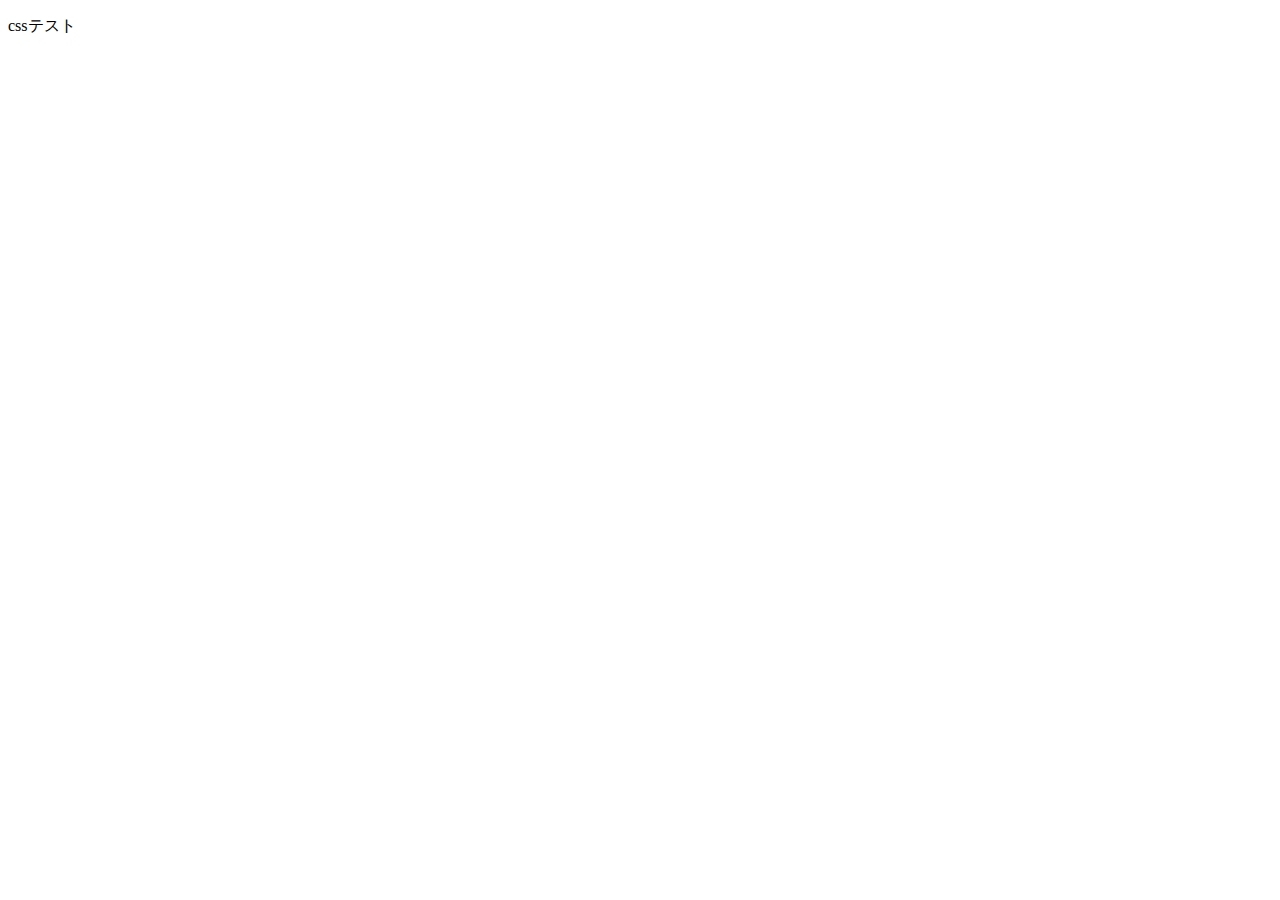
==== index.html @ 7506b298 "first commit" ====
<!DOCTYPE html>
<html lang="ja">

<head>
  <meta charset="UTF-8" />
  <meta name="viewport" content="width=device-width, initial-scale=1.0" />
  <title>COACHTECH</title>
  <link rel="stylesheet" href="css/style.css" />
</head>

<body>
  <!-- 以下の内容を追加します -->
  <p>cssテスト</p>
</body>

</html>
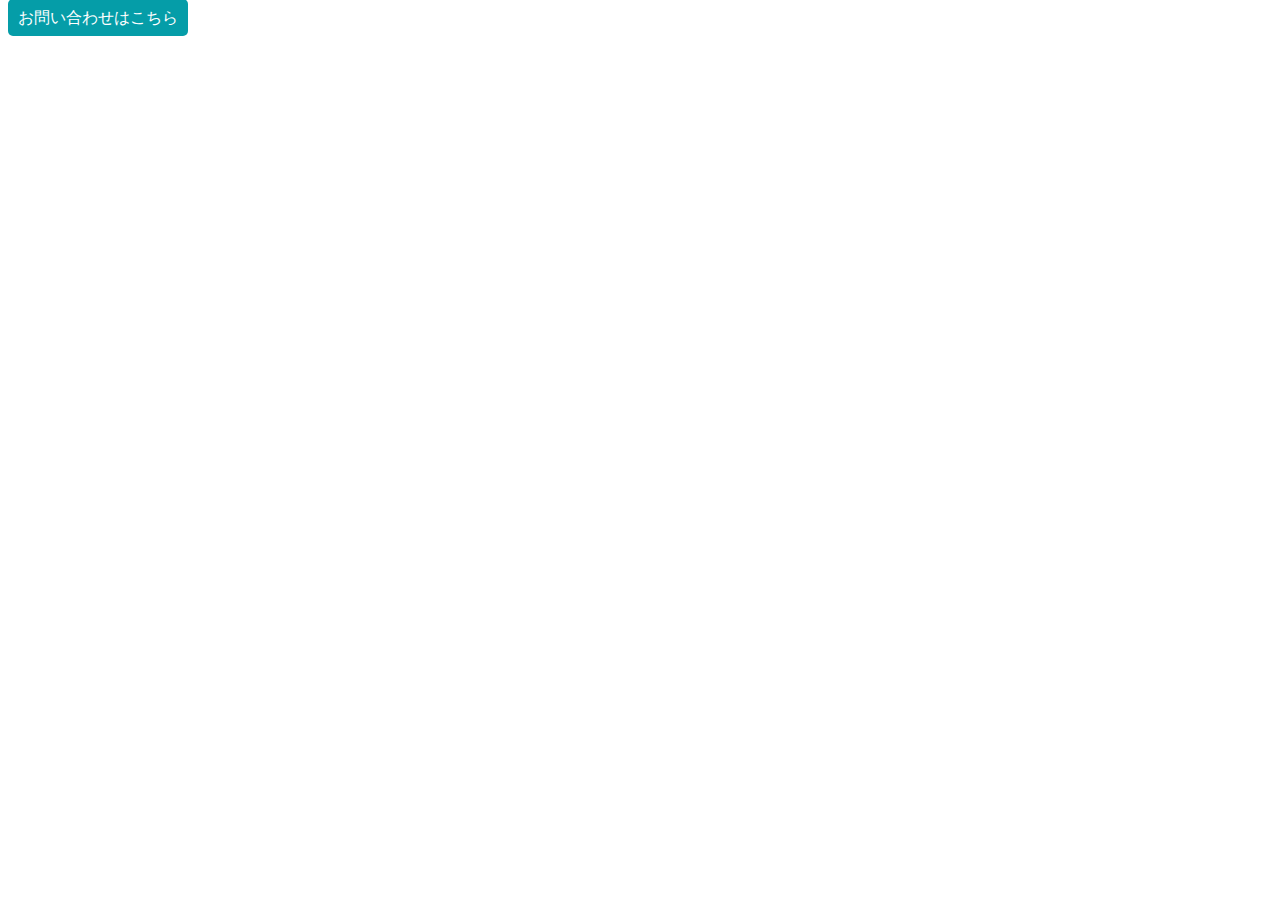
==== commit 030d665a: "svg" ====
--- a/index.html
+++ b/index.html
@@ -1,16 +1,16 @@
 <!DOCTYPE html>
-<html lang="ja">
-
+<html lang="en">
 <head>
-  <meta charset="UTF-8" />
-  <meta name="viewport" content="width=device-width, initial-scale=1.0" />
-  <title>COACHTECH</title>
-  <link rel="stylesheet" href="css/style.css" />
+  <meta charset="UTF-8">
+  <meta http-equiv="X-UA-Compatible" content="IE=edge">
+  <meta name="viewport" content="width=device-width, initial-scale=1.0">
+  <title>Document</title>
+  <!-- <link rel="stylesheet" href="css/reset.css"> -->
+  <link rel="stylesheet" href="css/style.css">
 </head>
-
 <body>
-  <!-- 以下の内容を追加します -->
-  <p>cssテスト</p>
+  <div class="content">
+    <a href="" class="btn">お問い合わせはこちら</a>
+  </div>
 </body>
-
-</html>+  </html>--- a/css/style.css
+++ b/css/style.css
@@ -0,0 +1,18 @@
+@charset "utf-8";
+
+a {
+  text-decoration: none;
+  color: white;
+  background-color: rgb(5, 157, 168);
+  padding: 10px;
+  border-radius: 5px;
+  position: relative;
+}
+
+.btn::after {
+  content: "";
+  position: absolute;
+  background: url(../img/download__icon.svg);
+  top: 50%;
+  right: 10px;
+}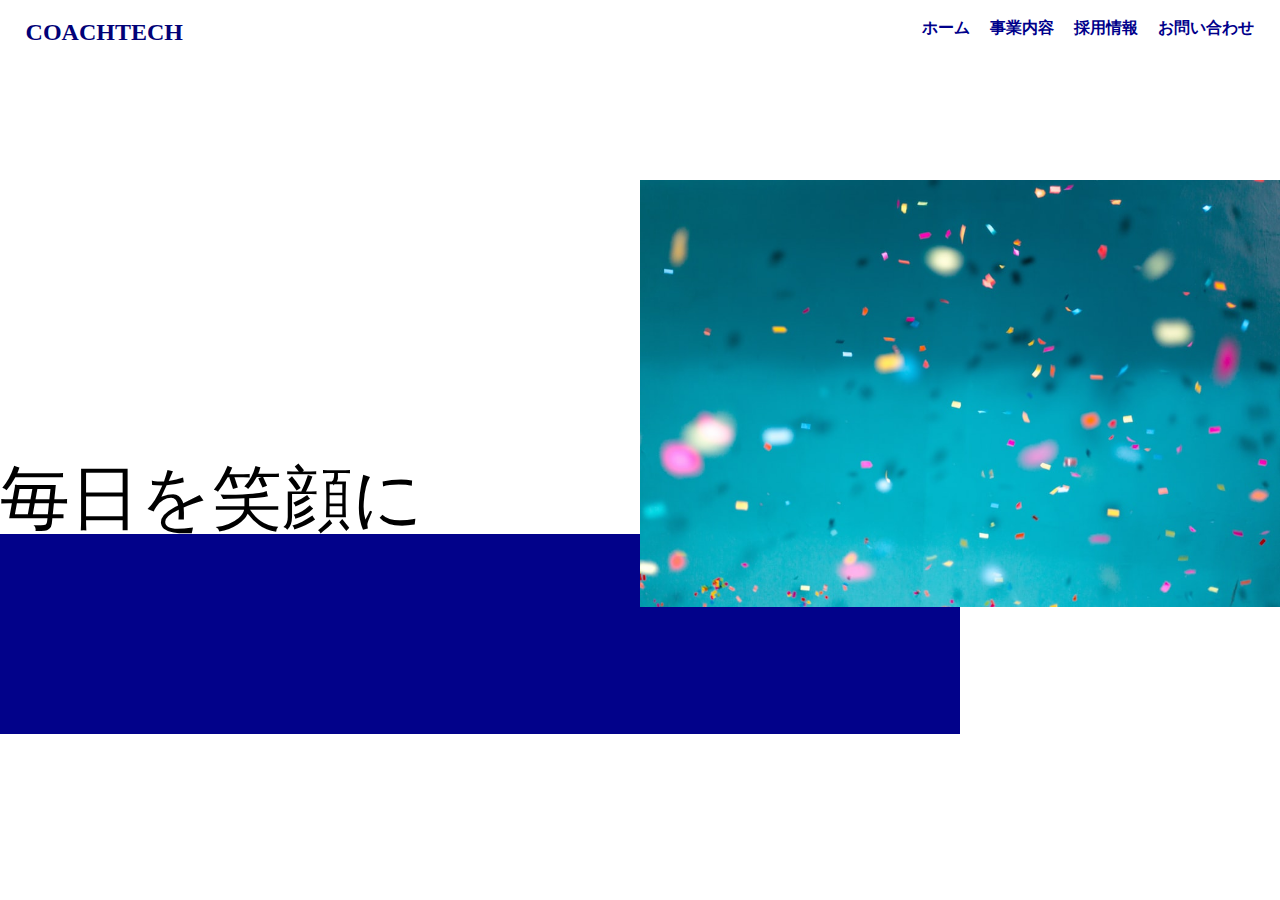
==== commit f51d3d46: "text" ====
--- a/index.html
+++ b/index.html
@@ -1,16 +1,45 @@
 <!DOCTYPE html>
-<html lang="en">
+<html lang="ja">
 <head>
   <meta charset="UTF-8">
   <meta http-equiv="X-UA-Compatible" content="IE=edge">
   <meta name="viewport" content="width=device-width, initial-scale=1.0">
   <title>Document</title>
   <!-- <link rel="stylesheet" href="css/reset.css"> -->
+  <link rel="stylesheet" href="css/reset.css">
   <link rel="stylesheet" href="css/style.css">
 </head>
 <body>
-  <div class="content">
-    <a href="" class="btn">お問い合わせはこちら</a>
-  </div>
+  <header class="page-header">
+    <h1>COACHTECH</h1>
+
+    <nav>
+      <ul class="main-nav">
+        <li>
+          <a href="">ホーム</a>
+        </li>
+
+        <li>
+          <a href="">事業内容</a>
+        </li>
+
+        <li>
+          <a href="">採用情報</a>
+        </li>
+
+        <li>
+          <a href="">お問い合わせ</a>
+        </li>
+      </ul>
+    </nav>
+    
+  </header>
+
+    <div>
+      <img class="big-img" src="img/firstview.jpeg" alt="">
+      <h2 class="after">毎日を笑顔に</h2>
+    </div>
+    
+
 </body>
   </html>--- a/css/style.css
+++ b/css/style.css
@@ -1,18 +1,54 @@
 @charset "utf-8";
 
-a {
-  text-decoration: none;
-  color: white;
-  background-color: rgb(5, 157, 168);
-  padding: 10px;
-  border-radius: 5px;
-  position: relative;
+/* header */
+
+.page-header {
+  display: flex;
+  padding: 20px 2%;
+  justify-content: space-between;
+  color: #010177;
 }
 
-.btn::after {
+.page-header h1 {
+  font-size: 24px;
+}
+
+/* nav */
+
+.main-nav {
+  display: flex;
+}
+
+.main-nav li a {
+  text-decoration: none;
+  color: #00008b;
+}
+
+.main-nav li {
+  margin-left: 20px;
+  font-weight: bold;
+}
+
+/* div */
+
+
+.big-img {
+  width: 50%;
+  position: absolute;
+  right: 0;
+  top: 20%;
+}
+
+.after {
+  font-size: 70px;
+  font-weight: normal;
+  margin-top: 400px;
+}
+
+.after::after {
   content: "";
-  position: absolute;
-  background: url(../img/download__icon.svg);
-  top: 50%;
-  right: 10px;
+  background: rgb(2, 2, 138);
+  display: block;
+  width: 75%;
+  height: 200px;
 }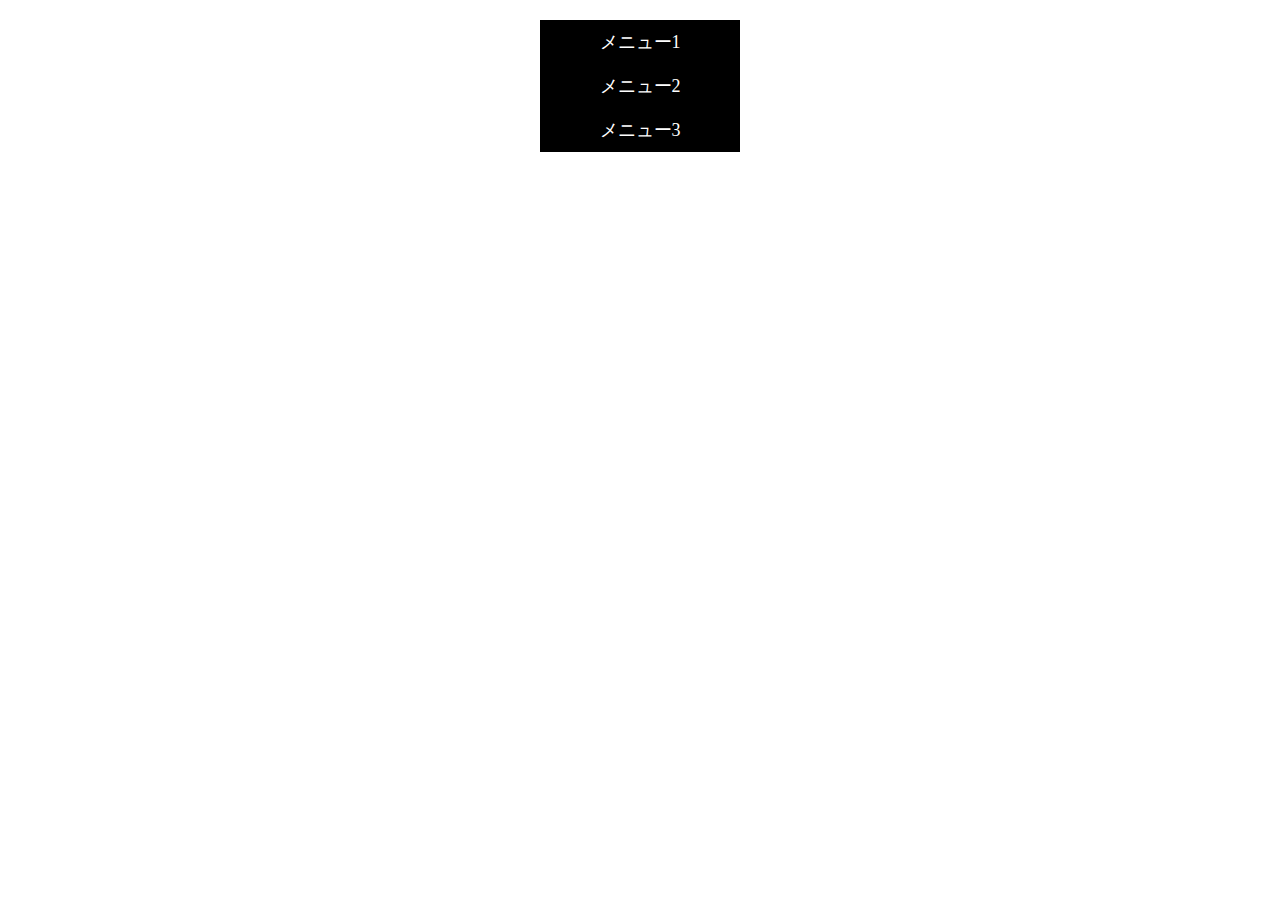
==== commit 51420512: "java" ====
--- a/index.html
+++ b/index.html
@@ -1,45 +1,26 @@
 <!DOCTYPE html>
 <html lang="ja">
+
 <head>
-  <meta charset="UTF-8">
-  <meta http-equiv="X-UA-Compatible" content="IE=edge">
-  <meta name="viewport" content="width=device-width, initial-scale=1.0">
-  <title>Document</title>
-  <!-- <link rel="stylesheet" href="css/reset.css"> -->
-  <link rel="stylesheet" href="css/reset.css">
+  <meta charset="utf-8">
+  <title>Slideshow</title>
   <link rel="stylesheet" href="css/style.css">
 </head>
+
 <body>
-  <header class="page-header">
-    <h1>COACHTECH</h1>
 
-    <nav>
-      <ul class="main-nav">
-        <li>
-          <a href="">ホーム</a>
-        </li>
 
-        <li>
-          <a href="">事業内容</a>
-        </li>
+<div class="accordion">
+  <p class="menu">メニュー1</p>
+  <div class="contents">コンテンツ1</div>
+  <p class="menu">メニュー2</p>
+  <div class="contents">コンテンツ2</div>
+  <p class="menu">メニュー3</p>
+  <div class="contents">コンテンツ3</div>
+</div>
 
-        <li>
-          <a href="">採用情報</a>
-        </li>
 
-        <li>
-          <a href="">お問い合わせ</a>
-        </li>
-      </ul>
-    </nav>
-    
-  </header>
+<script src="js/main.js"></script>
+</body>
 
-    <div>
-      <img class="big-img" src="img/firstview.jpeg" alt="">
-      <h2 class="after">毎日を笑顔に</h2>
-    </div>
-    
-
-</body>
-  </html>+</html>--- a/css/style.css
+++ b/css/style.css
@@ -1,54 +1,77 @@
 @charset "utf-8";
 
-/* header */
-
-.page-header {
-  display: flex;
-  padding: 20px 2%;
-  justify-content: space-between;
-  color: #010177;
+.accordion {
+  width: 200px;
+  margin: 20px auto;
+}
+.menu {
+  background-color: #000;
+  color: white;
+  font-size: 18px;
+  padding: 10px;
+  text-align: center;
+  cursor: pointer;
+  margin: 0;
+}
+.contents {
+  text-align: center;
+  height: 0;
+  opacity: 0;
+  transition-duration: 0.5s;
+}
+.contents.is-open {
+  border: 1px solid black;
+  padding: 10px;
+  height: auto;
+  opacity: 1;
 }
 
-.page-header h1 {
-  font-size: 24px;
-}
 
-/* nav */
 
-.main-nav {
+
+
+
+.sub-menu{
+  list-style: none;
+  width: 600px;
+  height: 40px;
+  background: #000;
   display: flex;
 }
-
-.main-nav li a {
+.sub-menu li{
+  width: 25%;
+  text-align: center;
+}
+.sub-menu li a{
+  display: block;
+  padding: 9px 0;
+  color: #fff;
+  font-size: 14px;
+  font-weight: bold;
   text-decoration: none;
-  color: #00008b;
 }
-
-.main-nav li {
-  margin-left: 20px;
-  font-weight: bold;
+.sub-menu li ul li{
+  overflow: hidden;
+  width: 100%;
+  height: 0;
+  color: #fff;
+  transition: .2s;
 }
-
-/* div */
-
-
-.big-img {
-  width: 50%;
-  position: absolute;
-  right: 0;
-  top: 20%;
+.sub-menu li ul li a{
+  padding: 13px 15px;
+  background: #000;
+  font-size: 12px;
 }
-
-.after {
-  font-size: 70px;
-  font-weight: normal;
-  margin-top: 400px;
+.sub-menu li:hover a{
+  color: red;
 }
-
-.after::after {
-  content: "";
-  background: rgb(2, 2, 138);
-  display: block;
-  width: 75%;
-  height: 200px;
+.sub-menu li:hover ul li{
+  height: 38px;
+  border-bottom: 1px solid #fff;
+}
+.sub-menu li:hover ul li:first-child{
+  border-top: 0;
+}
+.sub-menu li:hover ul li:last-child{
+  border-bottom: 0;
 }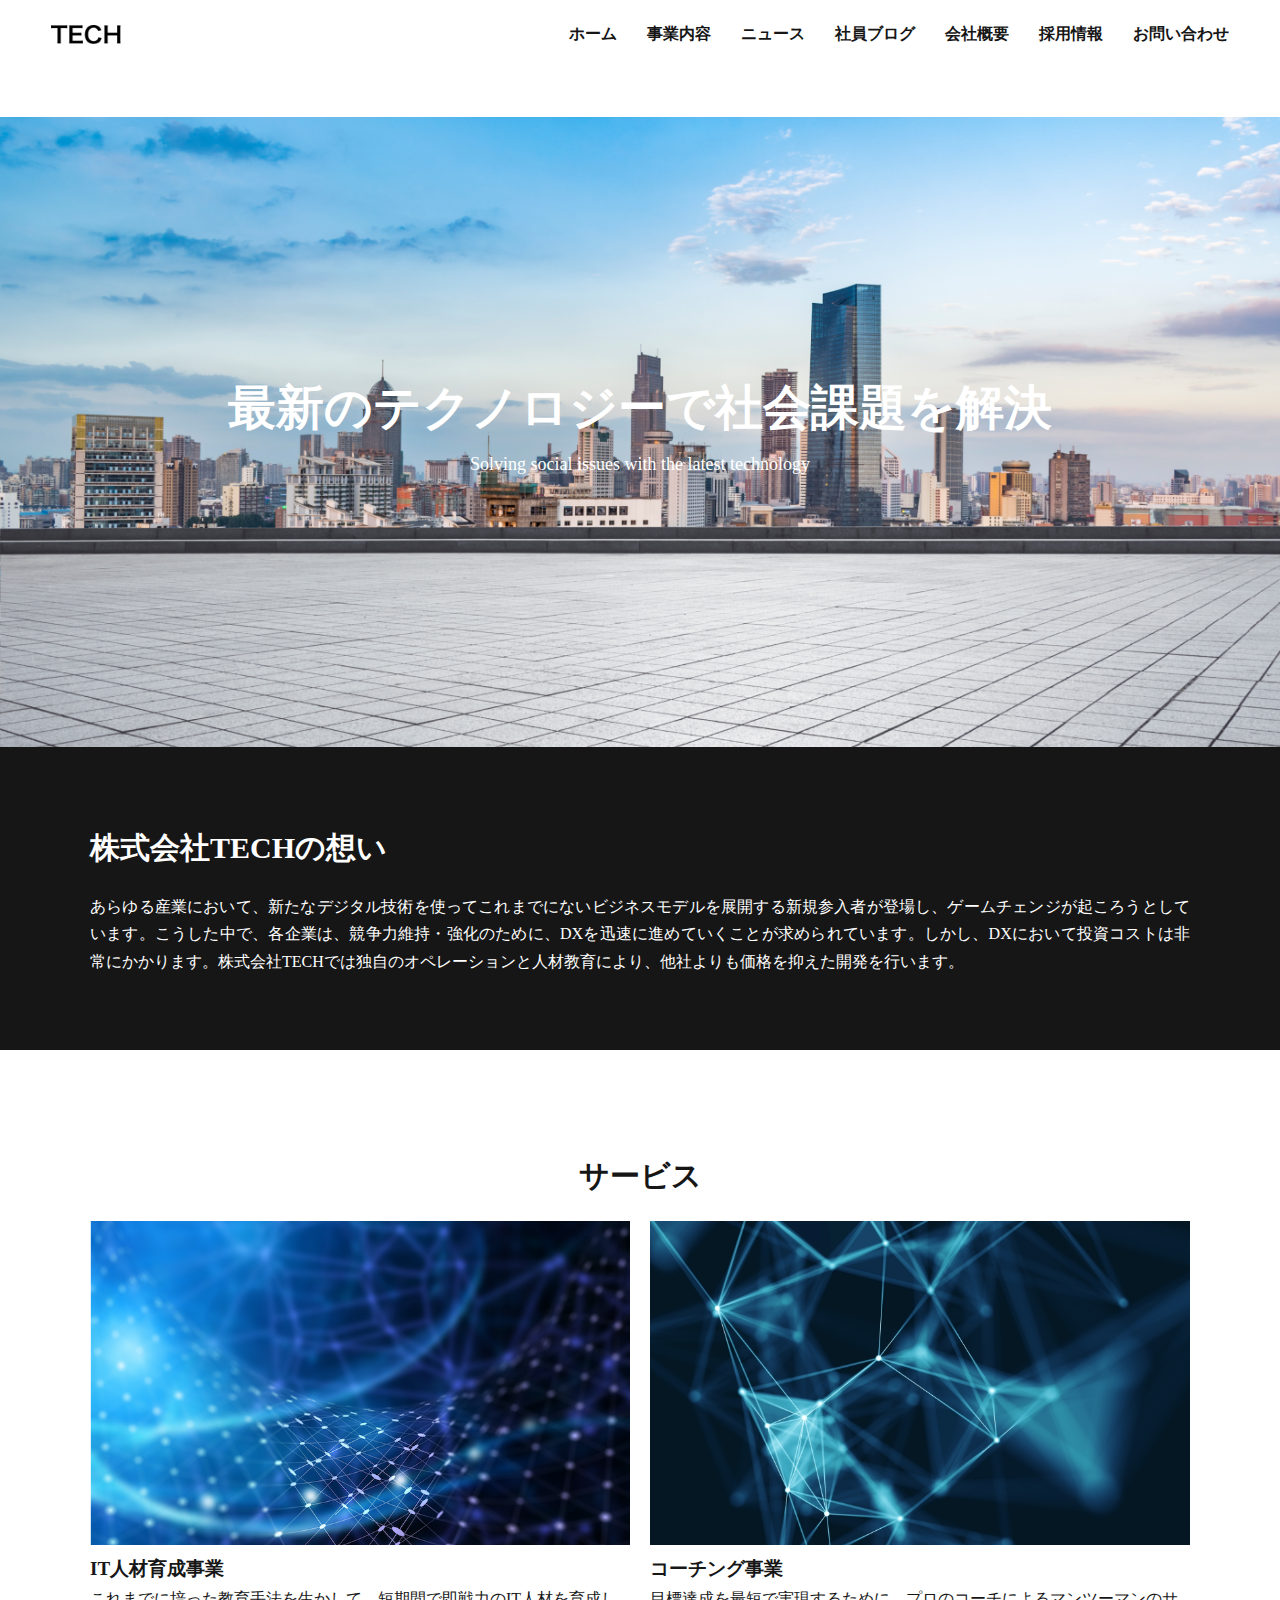
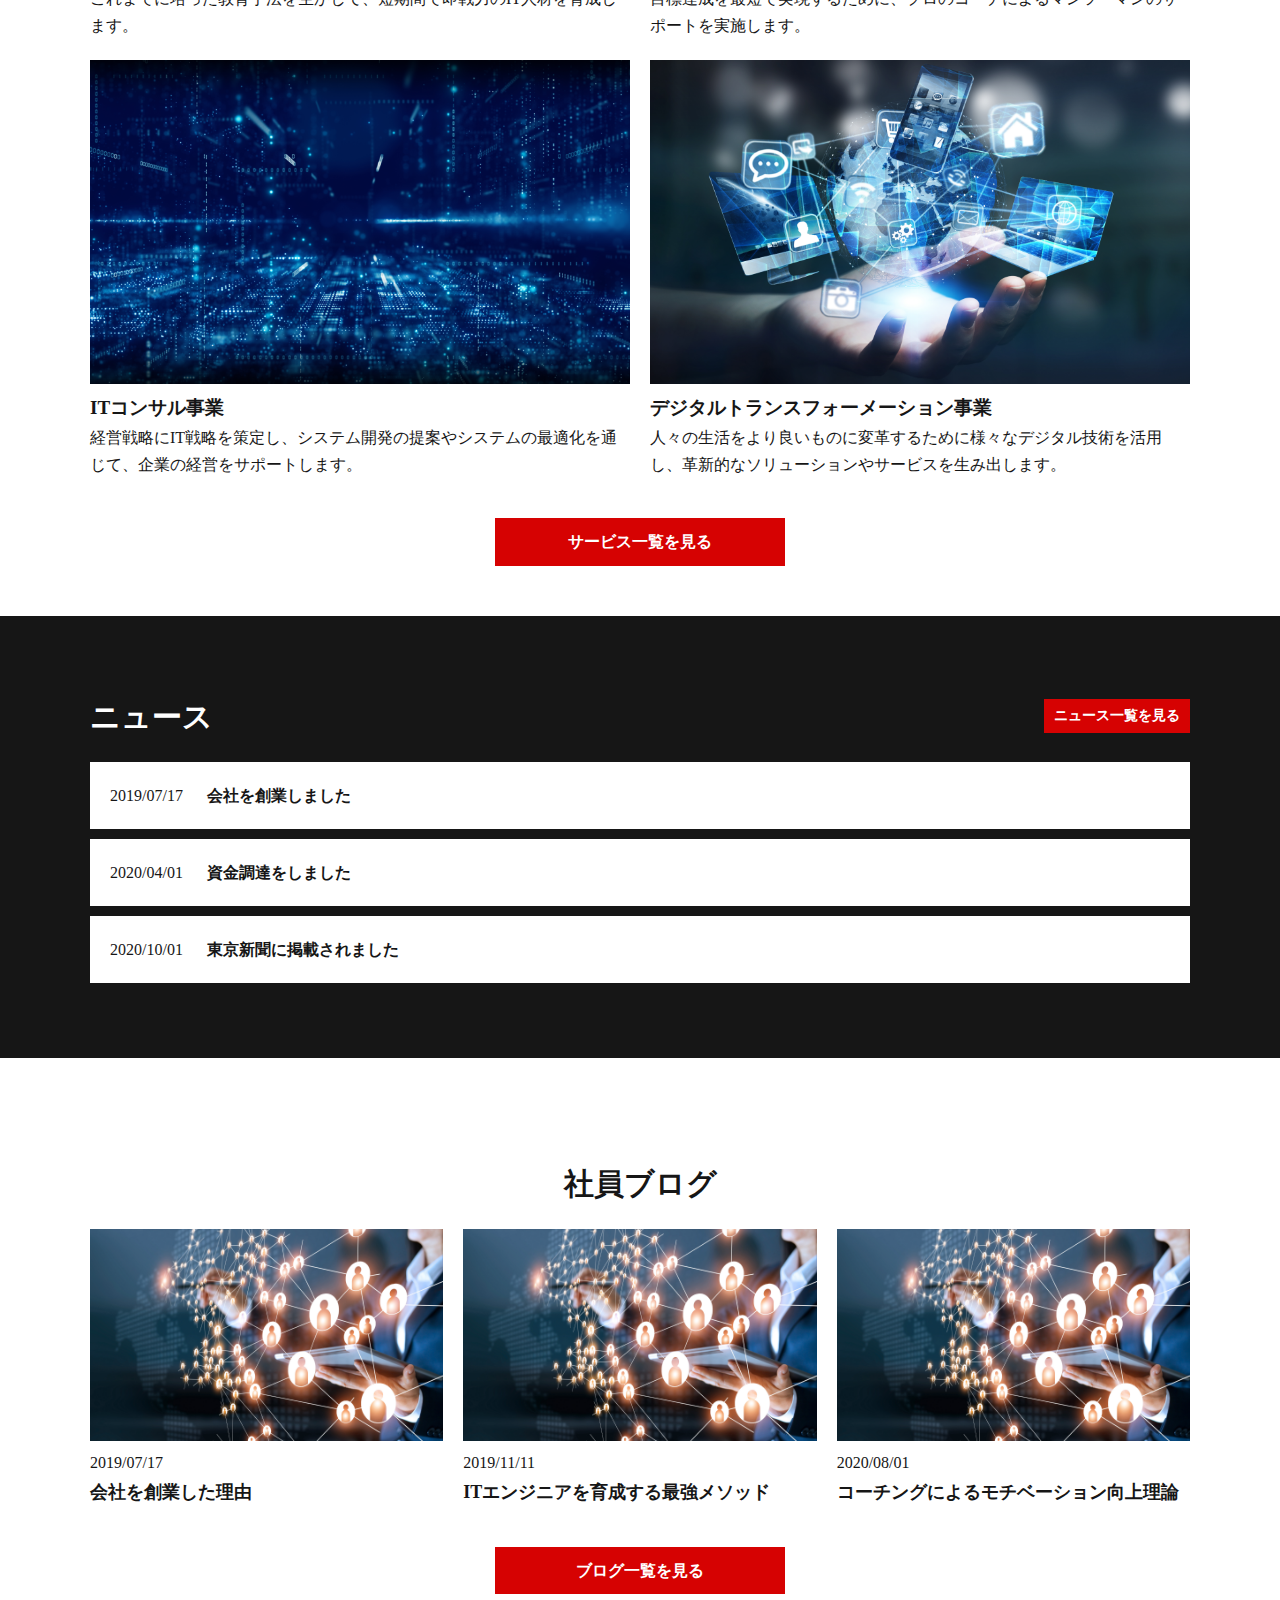
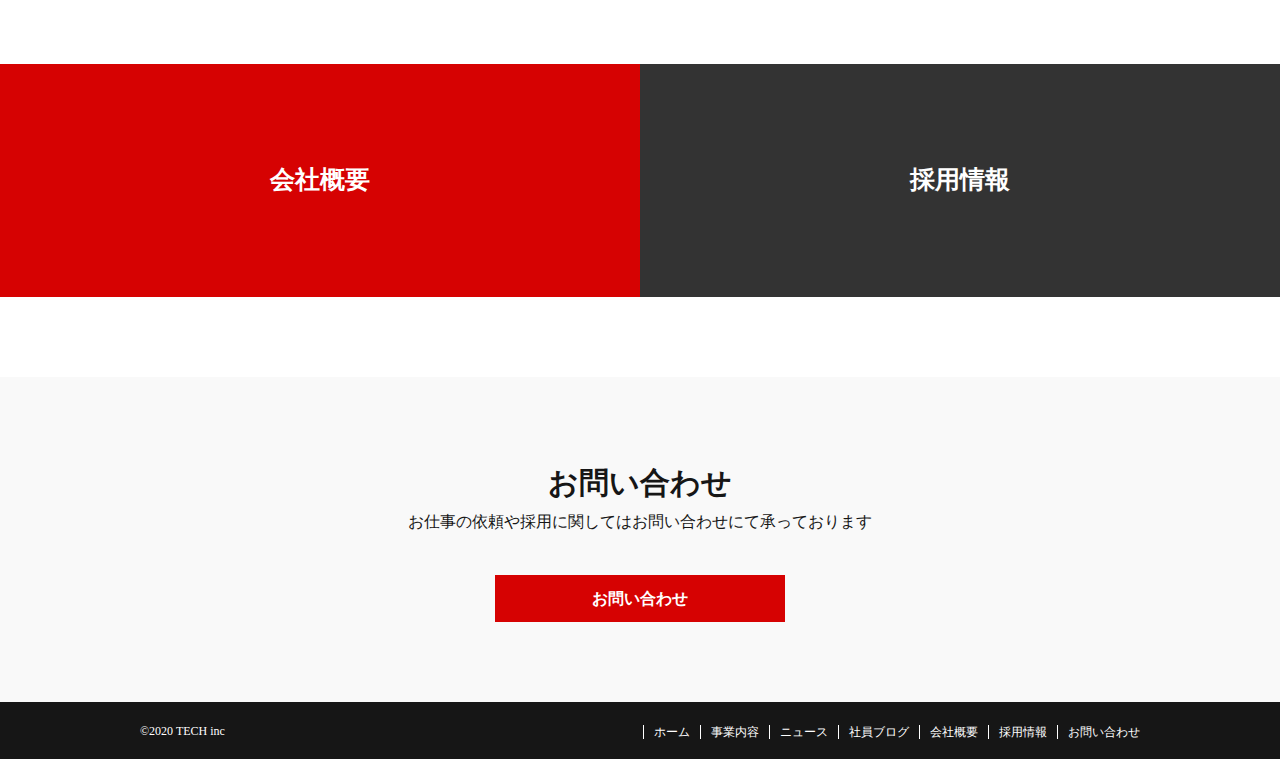
==== commit ffd67be1: "Lp" ====
--- a/index.html
+++ b/index.html
@@ -1,26 +1,291 @@
 <!DOCTYPE html>
 <html lang="ja">
-
 <head>
-  <meta charset="utf-8">
-  <title>Slideshow</title>
-  <link rel="stylesheet" href="css/style.css">
+  <meta charset="UTF-8">
+  <meta http-equiv="X-UA-Compatible" content="IE=edge">
+  <meta name="viewport" content="width=device-width, initial-scale=1.0">
+  <title>TECH</title>
+  <link rel="stylesheet" href="css/reset.css">
+  <link rel="stylesheet" href="css/index.css">
 </head>
 
 <body>
-
-
-<div class="accordion">
-  <p class="menu">メニュー1</p>
-  <div class="contents">コンテンツ1</div>
-  <p class="menu">メニュー2</p>
-  <div class="contents">コンテンツ2</div>
-  <p class="menu">メニュー3</p>
-  <div class="contents">コンテンツ3</div>
-</div>
-
-
-<script src="js/main.js"></script>
+  <header class="page-header">
+
+    <a href="index.html"><img  src="img/logo.png" alt=""></a>
+
+
+<!-- ハンバーガーメニュー -->
+
+    <div class="menu" id="menu">
+        <span class="menu__line--top"></span>
+        <span class="menu__line--middle"></span>
+        <span class="menu__line--bottom"></span>
+    </div>
+
+      <nav class="nav" id="nav">
+        <ul>
+          <li>
+            <a href="index.html">ホーム</a>
+          </li>
+
+          <li>
+            <a href="service.html">事業内容</a>
+          </li>
+
+          <li>
+            <a href="news.html">ニュース</a>
+          </li>
+
+          <li>
+            <a href="blog.html">社員ブログ</a>
+          </li>
+
+          <li>
+            <a href="company.html">会社概要</a>
+          </li>
+
+          <li>
+            <a href="recruit.html">採用情報</a>
+          </li>
+
+          <li>
+            <a href="contact.html">お問い合わせ</a>
+          </li>
+        </ul>
+      </nav>
+<!-- /ハンバーガーメニュー -->
+
+<!-- PC menu -->
+      <nav class="main-nav">
+        <ul>
+          <li>
+            <a href="index.html">ホーム</a>
+          </li>
+
+          <li>
+            <a href="service.html">事業内容</a>
+          </li>
+
+          <li>
+            <a href="news.html">ニュース</a>
+          </li>
+
+          <li>
+            <a href="blog.html">社員ブログ</a>
+          </li>
+
+          <li>
+            <a href="company.html">会社概要</a>
+          </li>
+
+          <li>
+            <a href="recruit.html">採用情報</a>
+          </li>
+
+          <li>
+            <a href="contact.html">お問い合わせ</a>
+          </li>
+        </ul>
+      </nav>
+    </header><!-- /header --><!-- PCmenu -->
+
+
+
+  <main>
+    <div class="wall">
+      <div class="wall-txt  wrapper">
+        <h1>最新のテクノロジーで社会課題を解決</h1>
+        <p>Solving social issues with the latest technology</p>
+      </div>
+    </div><!-- /big-img -->
+
+
+    <div class="blackback">
+      <div class="comment wrapper">
+        <h2>株式会社TECHの想い</h2>
+            <p>
+              あらゆる産業において、新たなデジタル技術を使ってこれまでにないビジネスモデルを展開する新規参入者が登場し、ゲームチェンジが起ころうとしています。こうした中で、各企業は、競争力維持・強化のために、DXを迅速に進めていくことが求められています。しかし、DXにおいて投資コストは非常にかかります。株式会社TECHでは独自のオペレーションと人材教育により、他社よりも価格を抑えた開発を行います。
+            </p>
+      </div>
+    </div><!-- /blackback -->
+
+
+
+
+    <section class="service wrapper">
+      <h2>サービス</h2>
+
+      <div>
+        <ul class="service__grid">
+          <li>
+            <img src="img/service1.png" alt="">
+            <h3>IT人材育成事業</h3>
+            <p>これまでに培った教育手法を生かして、短期間で即戦力のIT人材を育成します。</p>
+          </li>
+
+          <li>
+            <img src="img/service2.png" alt="">
+            <h3>コーチング事業</h3>
+            <p>目標達成を最短で実現するために、プロのコーチによるマンツーマンのサポートを実施します。</p>
+          </li>
+
+          <li>
+            <img src="img/service3.png" alt="">
+            <h3>ITコンサル事業</h3>
+            <p>経営戦略にIT戦略を策定し、システム開発の提案やシステムの最適化を通じて、企業の経営をサポートします。</p>
+          </li>
+
+          <li>
+            <img src="img/service4.png" alt="">
+            <h3>デジタルトランスフォーメーション事業</h3>
+            <p>人々の生活をより良いものに変革するために様々なデジタル技術を活用し、革新的なソリューションやサービスを生み出します。</p>
+          </li>
+        </ul>
+      </div>
+
+      <a href="service.html" class="btn">サービス一覧を見る</a>
+
+    </section><!-- /service -->
+
+
+
+    <section class="news blackback">
+      <div class="wrapper">
+        <div class="news-flex">
+          <h2>ニュース</h2>
+          <a href="news.html" class="news-btn">ニュース一覧を見る</a>
+        </div>
+
+        <ul class="news-list">
+
+          <a href="#">
+            <li>
+              2019/07/17 <span>会社を創業しました</span>
+            </li>
+          </a>
+
+          <a href="">
+            <li>
+              2020/04/01 <span>資金調達をしました</span>
+            </li>
+          </a>
+
+          <a href="">
+            <li>
+              2020/10/01 <span>東京新聞に掲載されました</span>
+            </li>
+          </a>
+
+        </ul>
+      </div>
+    </section><!-- /news -->
+
+
+    <section class="blog wrapper">
+      <h2>社員ブログ</h2>
+
+      <div class="blog-grid">
+
+        <div class="blog-grid__item">
+          <a href="#">
+            <img src="img/blog.png" alt="">
+          </a>
+
+          <div class="blog-grid__txt">
+            <p>2019/07/17</p>
+            <h3>会社を創業した理由</h3>
+          </div>
+        </div>
+
+        <div class="blog-grid__item">
+          <a href="#">
+            <img src="img/blog.png" alt="">
+          </a>
+
+          <div class="blog-grid__txt">
+            <p>2019/11/11</p>
+            <h3>ITエンジニアを育成する最強メソッド</h3>
+          </div>
+        </div>
+
+        <div class="blog-grid__item">
+          <a href="#">
+            <img src="img/blog.png" alt="">
+          </a>
+
+          <div class="blog-grid__txt">
+            <p>2020/08/01</p>
+            <h3>コーチングによるモチベーション向上理論</h3>
+          </div>
+        </div>
+      </div>
+
+      <a href="blog.html" class="btn">ブログ一覧を見る</a>
+
+    </section><!-- /blog -->
+
+
+    <section class="overview">
+      <a href="company.html" class="overview-company common">
+          <h2>会社概要</h2>
+      </a>
+
+      <a href="recruit.html" class="overview-recruit common">
+        <h2>採用情報</h2>
+      </a>
+
+    </section><!-- /overview -->
+
+
+    <section class="call-to-act">
+      <div class="wrapper">
+        <h2>お問い合わせ</h2>
+        <p>お仕事の依頼や採用に関してはお問い合わせにて承っております</p>
+        <a href="contact.html" class="btn">お問い合わせ</a>
+      </div>
+    </section><!-- call-to-act -->
+  </main><!-- /main -->
+
+  <footer>
+    <div class="footer-flex">
+      <p>&copy;2020 TECH inc</p>
+
+      <nav>
+        <ul class="footer-nav">
+          <li>
+            <a href="index.html" class="border">ホーム</a>
+          </li>
+
+          <li>
+            <a href="service.html">事業内容</a>
+          </li>
+
+          <li>
+            <a href="news.html">ニュース</a>
+          </li>
+
+          <li>
+            <a href="blog.html">社員ブログ</a>
+          </li>
+
+          <li>
+            <a href="company.html">会社概要</a>
+          </li>
+
+          <li>
+            <a href="recruit.html">採用情報</a>
+          </li>
+
+          <li>
+            <a href="contact.html">お問い合わせ</a>
+          </li>
+        </ul>
+      </nav>
+    </div>
+
+  </footer><!-- /footer -->
+
+  <script src="js/main.js"></script>
 </body>
-
 </html>--- a/css/index.css
+++ b/css/index.css
@@ -0,0 +1,424 @@
+@charset "utf-8";
+
+
+/* 共通 */
+
+body {
+  line-height: 1.7;
+  color: rgb(22, 22, 22);
+}
+
+img {
+  max-width: 100%;
+}
+
+a:hover {
+  opacity: 0.6;
+  transition: 0.8s;
+}
+
+a {
+  text-decoration: none;
+}
+
+.wrapper {
+  max-width: 1100px;
+  margin: 50px auto;
+  padding: 0 6%;
+}
+
+li {
+  list-style: none;
+}
+
+.btn {
+  display: block;
+  width: 270px;
+  background: rgb(214, 2, 2);
+  padding: 10px;
+  margin: 40px auto;
+  color: #fff;
+  text-decoration: none;
+  text-align: center;
+  font-weight: bold;
+}
+
+.nav {
+  display: none;
+}
+
+/* header   */
+
+.page-header {
+  display: flex;
+  position: sticky;
+  top: 0;
+  justify-content: space-between;
+  width: 100%;
+  padding: 20px 0;
+  align-items: center;
+  background: #fff;
+}
+
+
+.page-header > a {
+  padding: 0 4%;
+  width: 70px;
+  height: 18px;
+  vertical-align: middle;
+}
+
+.main-nav {
+  padding: 0 4%;
+}
+
+.main-nav ul {
+  display: flex;
+}
+
+
+.main-nav ul li {
+  margin-left: 30px;
+  font-weight: bold;
+}
+
+.main-nav ul li a {
+  color:rgb(22, 22, 22);
+}
+
+
+
+
+
+/* main */
+
+.wall {
+  background: url(../img/mv.png);
+  background-repeat: no-repeat;
+  background-size: cover;
+  background-position: 50% 60%;
+  height: 630px;
+}
+
+.wall-txt {
+  text-align: center;
+}
+
+.wall-txt h1 {
+  font-size: 3rem;
+  font-weight: bold;
+  color: #fff;
+}
+
+.wall-txt p {
+  font-size: 18px;
+  color: #fff;
+}
+
+.wall-txt {
+  padding-top: 250px;
+}
+
+
+
+
+
+/* comment */
+
+.blackback {
+  background:rgb(22, 22, 22);
+  padding: 25px 0;
+  margin-bottom: 100px;
+}
+
+
+.comment h2 {
+  color: #fff;
+  font-size: 30px;
+}
+
+
+.comment p {
+  color: #fff;
+  margin-top: 20px;
+  text-align: justify;
+}
+
+
+
+
+/* service */
+
+.service h2 {
+  font-size: 30px;
+  text-align: center;
+  margin-bottom: 20px;
+}
+
+.service h3 {
+  font-size: 19px;
+}
+
+.service__grid {
+  display: grid;
+  grid-template-columns: 1fr 1fr;
+  gap: 20px;
+}
+
+
+
+
+
+/* news */
+
+.news-flex {
+  display: flex;
+  justify-content: space-between;
+  align-items: center;
+  margin-bottom: 20px;
+}
+
+.news-btn {
+  background: rgb(214, 2, 2);
+  color: #fff;
+  padding: 5px 10px;
+  font-weight: bold;
+  font-size: 14px;
+}
+
+.news-flex h2 {
+  font-size: 30px;
+  color: #fff;
+}
+
+.news-list li {
+  background: #fff;
+  padding: 20px 20px;
+  margin-bottom: 10px;
+}
+
+.news-list a {
+  color:rgb(22, 22, 22);
+}
+
+.news-list a li:hover {
+  background: rgb(175, 175, 175);
+  transition: 0.8s;
+}
+
+.news-list a span {
+  font-weight: bold;
+  padding-left: 20px;
+}
+
+
+
+/* blog */
+
+.blog h2 {
+  font-size: 30px;
+  text-align: center;
+  margin-bottom: 20px;
+}
+
+.blog-grid {
+  display: grid;
+  grid-template-columns: 1fr 1fr 1fr;
+  gap: 20px;
+}
+
+.blog-grid__txt h3 {
+  font-size: 18px;
+}
+
+
+/* overview */
+
+.overview {
+  display: flex;
+  padding-top: 20px;
+  margin-bottom: 80px;
+}
+
+.common {
+  width: 50%;
+  padding: 95px 0;
+  text-align: center;
+  color: #fff;
+  font-size: 25px;
+}
+.overview-company {
+  background:rgb(214, 2, 2);
+}
+
+.overview-recruit {
+  background:rgb(51, 51, 51);
+}
+
+
+
+/* call-to-act */
+
+.call-to-act {
+  text-align: center;
+  background: rgba(236, 236, 236, 0.295);
+  padding: 30px 0;
+}
+
+.call-to-act h2 {
+  font-size: 30px;
+}
+
+
+
+/* footer */
+
+footer {
+  background:rgb(22, 22, 22);
+  padding: 15px;
+}
+
+footer p {
+  color: #fff;
+  font-size: 12px;
+}
+
+.footer-flex {
+  display: flex;
+  justify-content: space-between;
+  padding: 0 10%;
+  margin: 0 auto;
+  align-items: center;
+}
+
+.footer-nav {
+  display: flex;
+}
+
+.footer-nav li {
+  padding-left: 10px;
+}
+
+.footer-nav li a {
+  color: #fff;
+  font-size: 12px;
+  padding-left: 10px;
+  border-left: 1px solid #fff;
+}
+
+
+
+@media (max-width: 768px) {
+
+/* ハンバーガーメニュー */
+  .nav {
+    position: absolute;
+    height: 100vh;
+    width: 100vw;
+    left: -100%;
+    top: 60px;
+    background: #fff;
+    transition: .7s;
+    text-align: center;
+    display: block;
+  }
+
+  .nav ul {
+    padding-top: 80px;
+  }
+
+  .nav ul li {
+    list-style: none;
+    margin-top: 50px;
+  }
+
+  .nav ul li a {
+    color: black;
+  }
+
+  .nav ul li a:hover {
+    opacity: 0.5;
+  }
+
+
+  .menu {
+    display: inline-block;
+    width: 30px;
+    height: 20px;
+    cursor: pointer;
+    position: relative;
+    left: -30px;
+    top: 0;
+  }
+
+
+  .main-nav {
+  display: none;
+}
+
+  .menu__line--top,
+  .menu__line--middle,
+  .menu__line--bottom {
+      display: inline-block;
+      width: 100%;
+      height: 4px;
+      background: #000;
+      position: absolute;
+      transition: 0.5s;
+  }
+
+  .menu__line--top {
+  top: 0;
+  }
+
+  .menu__line--middle {
+    top: 8px;
+  }
+
+  .menu__line--bottom {
+    bottom: 0;
+  }
+
+  .menu.open span:nth-of-type(1) {
+    top: 10px;
+    transform: rotate(45deg);
+  }
+
+  .menu.open span:nth-of-type(2) {
+    opacity: 0;
+  }
+
+  .menu.open span:nth-of-type(3) {
+    top: 10px;
+    transform: rotate(-45deg);
+  }
+
+  .in {
+    transform: translateX(100%);
+  }
+/* ハンバーガーメニュー */
+.footer-nav {
+  flex-direction: column;
+}
+
+.footer-nav li a {
+  border: none;
+}
+/* 共通 */
+
+  .comment {
+    padding: 0 4%;
+  }
+
+  .service__grid,
+  .blog-grid {
+    display: block;
+    flex-direction: column;
+  }
+
+
+  .wall-txt h1 {
+    font-size: 2rem;
+  }
+
+}
